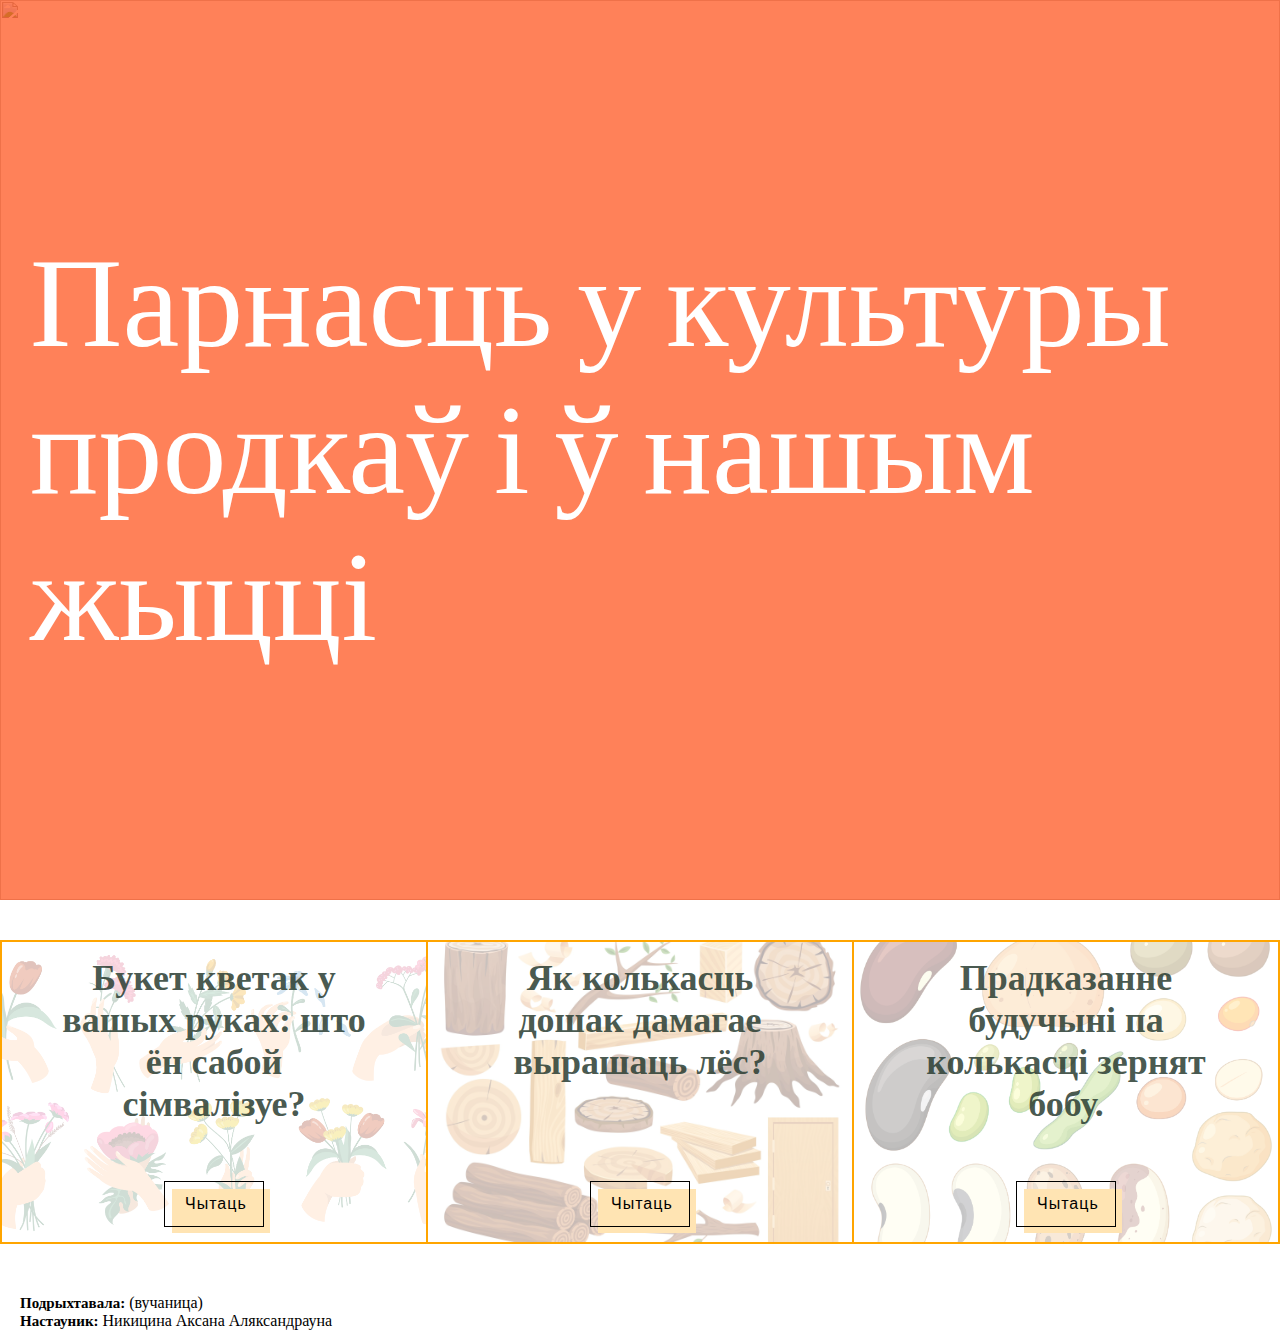
==== bel/index.html @ bb3844e9 "update modal logic" ====
<!DOCTYPE HTML>
<html>
<head>
    <meta name="viewport" content="width=device-width, initial-scale=1.0">
    <meta charset="utf-8">
    <title>Парнасць</title>
    <link rel="stylesheet" href="styles.css">
</head>
<body>
    <div class="head-wrapper">
        <div class="background">
            <img src="https://i.giphy.com/media/6Do13TV1OfOF2/giphy.webp" alt="" class="bg-img" />
            <div class="bg-filter"></div>
        </div>
        <div class="title-wrapper">
            <div class="title">
                Парнасць у культуры продкаў і ў нашым жыцці
            </div>
        </div>
    </div>
    <div class="wrapper">
        <div class="box">
            <img src="images/flowers.jpg" />
            <h2>Букет кветак у вашых руках: што ён сабой сімвалізуе?</h2>
            <button class ="myBtn">Чытаць</button>
            <div class="modal">
                <div class="modal-content">
                    <span class="close">&times;</span>
                    <p>Кветкі — неадʼемны атрыбут нашых шматлікіх сучасных святкаванняй. 
                        Як склалася так, што толькі усходнія славяне (беларусы, рускія і украінцы) вылучыліся 
                        з агульнаеўрапейскай традыцыі і пайшлі сваім шляхам у трактоўцы іх колькаснай сімволікі? 
                        Чаму на вяселле, дзень нараджэння, юбілейны фуршэт мы ідзём з няцотнай колькасцю кветак, 
                        а на памінкі, могілкі — з цотнай, гісторыя нашай старажытнай культуры і шматлікія рытуальныя 
                        сітуацыі сучаснасці сведчаць аб адваротным? Летам 1997 года ў пасла Францыі на Беларусі заканчваўся 
                        тэрмін дыпламатычнай службы і ён адбываў у Парыж. На развітанне пасол правёў прэсканферэнцыю. 
                        Адзін з карэспандэнтаў папрасіў яго ўзгадаць які-небудзь незвычайны выпадак, што здарыўся з ім за час 
                        пражывання на Беларусі. Пасол тут жа ўзгадаў, як у першыя дні яго ганаровай місіі ён трапіў на канцэрт 
                        нашай эстраднай зоркі. Выступленне спадабалася госцю, і ён вырашыў паднесці букет кветак. 
                        Калі ж пасол уручаў їх спявачцы, то заўважыў яе здзіўлены позірк, больш таго, глыбокае непаразуменне. 
                        Толькі значна пазней усё стала на сваё месца. У букеце замежнага госця было 4 кветкі 
                        (у Францыі на спатканне з дамай нясуць менавіта цотную колькасць кветак), а ў нас з такімі букетамі ходяць 
                        толькі на могілкі. Дзеля таго, каб глыбей разабрацца ў гатым, нам зноў-такі неабходна ўзгадаць, 
                        дзе і ў якіх рытуальных сітуацыях мы сутыкаемся з парнасцю або няпарнасцю.</p>
                </div>
            </div>
        </div>
        <div class="box">
            <img src="images/drova.jpg"/>
            <h2>Як колькасць дошак дамагае вырашаць лёс?</h2>
            <button class ="myBtn">Чытаць</button>
            <div class="modal">
                <div class="modal-content">
                    <span class="close">&times;</span>
                    <p>Яшчэ нашы бабулі, калі былі дзяўчатамі, варажылі аб сваім лёсе. Перш за ўсё аб тым, будуць ці не будуць замужам. У марозную калядную ноч выбягалі ў двор, хапалі аберуч дровы ці, шырока раскінуўшы рукі, абхоплівалі штыкетнік і лічылі колькасць дошак ці калоў. Парная колькасць паленцаў ці штыкецін прадказвала хуткі шлюб, замужняе жыццё – у пары; няпарная – была знакам таго, што яшчэ год давядзецца “хадзіць у дзеўках”, заставацца адной, без пары.</p>
                </div>
            </div>
        </div>
        <div class="box">
            <img src="images/bobs.jpg"/>
            <h2>Прадказанне будучыні па колькасці зернят бобу.</h2>
            <button class ="myBtn">Чытаць</button>
            <div class="modal">
                <div class="modal-content">
                    <span class="close">&times;</span>
                    <p>Беларускія дзяўчаты карысталіся і такім простым спосабам прадказвання будучыні. Яны бралі зерне бобу і раскладвалі на тры кучкі. Затым падлічвалі колькасць зярнят у кожнай кучцы. Цотная колькасць зярнят у першай з іх была знакам паляпшэння дабрабыту, няцотная – будзеш хварэць і цярпець непрыемнасці ад сваіх родных. Далей падлічвалі колькасць зярнят у другой горцы. Цотная колькасць бабін прадказвала, што на рабоце і ў вучобе вас чакае поспех, няцотная - сведчанне няўдачы. І, нарэшце, трэцяя кучка сімвалізавала гаспадаранне і сямейны стан. Цот – прадвесце спакою і добрага здароўя, няцот – знак магчымых сямейных спрэчак.</p>
                </div>
            </div>
        </div>
    </div>

    <div class="author">
        <strong>Подрыхтавала:</strong> (вучаница)<br>
    </div>
    <div class="teacher">
        <strong>Настауник:</strong> Никицина Аксана Аляксандрауна<br>
    </div>
    <script src="./script.js"></script>
</body>
</html>
---- bel/styles.css ----
@import url(https://fonts.googleapis.com/css?family=Bangers);
@import url(https://fonts.googleapis.com/css?family=Open+Sans+Condensed:300);

.head-wrapper {
    height: 100vh;
    position: relative;
}

.background {
    position: absolute;
    height: 100%;
    width: 100%;
}

.bg-img {
    position: absolute;
    height: 100%;
    width: 100%;
    object-fit: cover;
    z-index: 0;
}

.bg-filter {
    position: absolute;
    top: 0px;
    left: 0px;
    min-height: 1px;
    height: 100%;
    width: 100%;
    background-color: #FF5722;
    z-index: 1;
    opacity: 0.75;
}

.title-wrapper {
    position: absolute;
    top: 0px;
    left: 0px;
    z-index: 2;
    width: 100%;
    height: 100%;
}

.title {
    color: white;
    display: flex;
    justify-content: center;
    flex-direction: column;
    align-items: center;
    height: 100%;
    font-family: 'Bangers';
    font-size: 10vw;
    padding-left: 30px;
}

body {
    display: flex;
    flex-direction: column;
    margin: 0;
}

.wrapper { 
    display:flex; 
    flex-direction: column;
    justify-content:space-between;
    border: 1px solid orange;
    font-family: 'Bangers';
    font-size: 10px;
    margin-top: 40px;
}

@media all and (min-width: 600px) {
    .wrapper { 
        flex-direction: row;
    }
}


.box { 
    flex: 1;
    display: flex;
    flex-direction: column;
    align-items: center;
    justify-content: space-between;
    position: relative;
    height: 100%; 
    text-align:center; 
    border: 1px solid orange;
    height: 300px;
    font-family: 'Gill Sans';
    padding: 0 60px;
    font-size: 24px;
    color: rgba(41, 60, 49, 0.854);
    background: rgba(255, 255, 255, 0.7);
}

.box h2 {
    margin: 0;
    margin-top: 15px;
}

.box img {
    width: 100%;
    height: 100%;
    object-fit: cover;
    position: absolute;
    top: 0;
    left: 0;
    z-index: -1;
}

.box button {
    width: 100px;
    font-size: 16px;
    font-weight: 200;
    letter-spacing: 1px;
    padding: 13px 20px 13px;
    margin-bottom: 15px;
    outline: 0;
    border: 1px solid black;
    cursor: pointer;
    position: relative;
    background-color: rgba(0, 0, 0, 0);
    user-select: none;
    -webkit-user-select: none;
    touch-action: manipulation;
}

.box button:after {
    content: "";
    background-color: orange;
    width: 100%;
    z-index: -1;
    position: absolute;
    height: 100%;
    top: 7px;
    left: 7px;
    transition: 0.2s;
  }
  
  .box button:hover:after {
    top: 0px;
    left: 0px;
  }
  
@media (min-width: 768px) {
  .button-52 {
    padding: 13px 50px 13px;
  }
}

.modal {
    display: none; /* Hidden by default */
    position: fixed; /* Stay in place */
    z-index: 1; /* Sit on top */
    left: 0;
    top: 0;
    width: 100%; /* Full width */
    height: 100%; /* Full height */
    overflow: auto; /* Enable scroll if needed */
    background-color: rgb(0,0,0); /* Fallback color */
    background-color: rgba(0,0,0,0.4); /* Black w/ opacity */
  }
  
  /* Modal Content/Box */
  .modal-content {
    background-color: #fefefe;
    margin: 15% auto; /* 15% from the top and centered */
    padding: 20px;
    border: 1px solid #888;
    width: 80%; /* Could be more or less, depending on screen size */
  }
  
  /* The Close Button */
  .close {
    color: #aaa;
    float: right;
    font-size: 28px;
    font-weight: bold;
  }
  
  .close:hover,
  .close:focus {
    color: black;
    text-decoration: none;
    cursor: pointer;
  }
  
.author {
    margin-top: 50px;
    margin-left: 20px;
}


.teacher {
    margin-left: 20px;
}

strong {
    text-align: left;
    font-size: 15px;
}
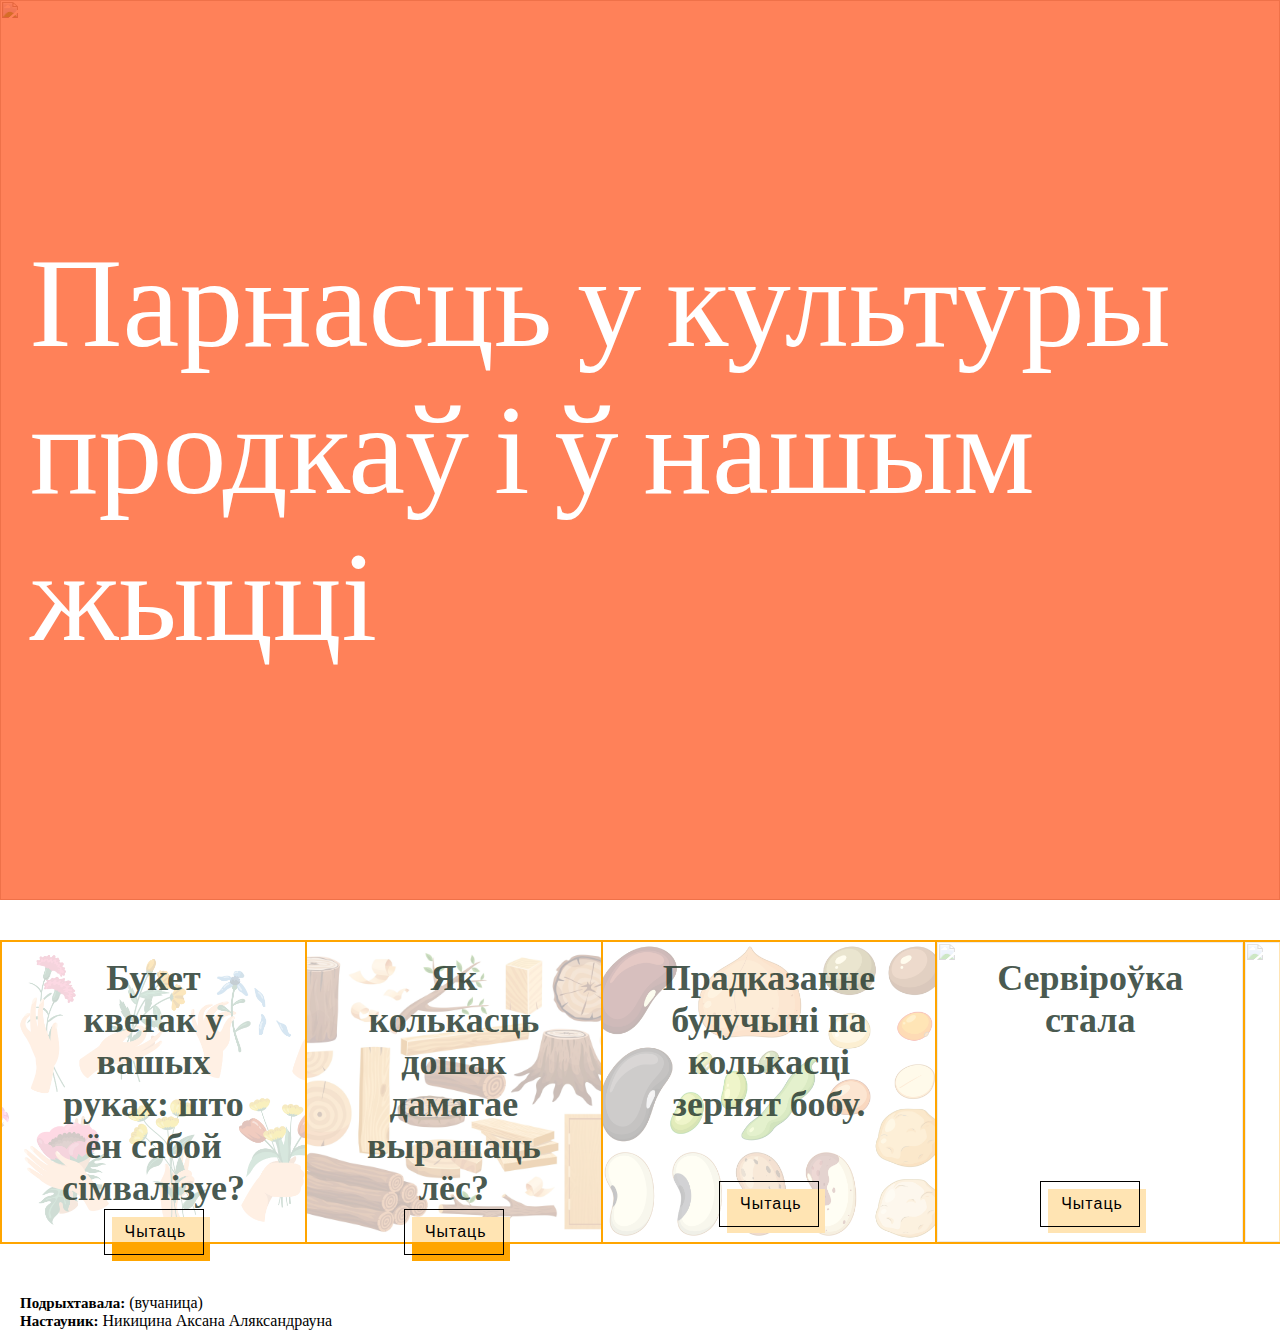
==== commit bedd5886: "add blocks" ====
--- a/bel/index.html
+++ b/bel/index.html
@@ -51,7 +51,14 @@
             <div class="modal">
                 <div class="modal-content">
                     <span class="close">&times;</span>
-                    <p>Яшчэ нашы бабулі, калі былі дзяўчатамі, варажылі аб сваім лёсе. Перш за ўсё аб тым, будуць ці не будуць замужам. У марозную калядную ноч выбягалі ў двор, хапалі аберуч дровы ці, шырока раскінуўшы рукі, абхоплівалі штыкетнік і лічылі колькасць дошак ці калоў. Парная колькасць паленцаў ці штыкецін прадказвала хуткі шлюб, замужняе жыццё – у пары; няпарная – была знакам таго, што яшчэ год давядзецца “хадзіць у дзеўках”, заставацца адной, без пары.</p>
+                    <p>Яшчэ нашы бабулі і матулі, калі былі дзяўчатамі, варажылі аб сваім лёсе,
+                        перш за ўсё аб тым, будуць ці не будуць замужам. У марозную калядную ноч
+                        (гэта магло быць познім вечарам 24 снежня, 6, 13 або 19 студзеня) выбягалі яны
+                        ў двор, хапалі аберуч дровы ці, шырока раскінуўшы рукі, абхоплівалі
+                        штыкетнік і лічылі колькасць дошак ці калоў. Парная колькасць паленцаў ці
+                        штыкецін прадказвала хуткія шлюбавіны, замужняе жыццё – у пары; няпарная
+                        – была знакам таго, што яшчэ год давядзецца “хадзіць у дзеўках”, заставацца
+                        адной, без пары.</p>
                 </div>
             </div>
         </div>
@@ -62,7 +69,105 @@
             <div class="modal">
                 <div class="modal-content">
                     <span class="close">&times;</span>
-                    <p>Беларускія дзяўчаты карысталіся і такім простым спосабам прадказвання будучыні. Яны бралі зерне бобу і раскладвалі на тры кучкі. Затым падлічвалі колькасць зярнят у кожнай кучцы. Цотная колькасць зярнят у першай з іх была знакам паляпшэння дабрабыту, няцотная – будзеш хварэць і цярпець непрыемнасці ад сваіх родных. Далей падлічвалі колькасць зярнят у другой горцы. Цотная колькасць бабін прадказвала, што на рабоце і ў вучобе вас чакае поспех, няцотная - сведчанне няўдачы. І, нарэшце, трэцяя кучка сімвалізавала гаспадаранне і сямейны стан. Цот – прадвесце спакою і добрага здароўя, няцот – знак магчымых сямейных спрэчак.</p>
+                    <p>Беларускія дзяўчаты карысталіся і такім простым, але вельмі
+                        інфарматыўным спосабам прадказвання будучыні. Яны бралі 41 зерне бобу і
+                        адвольна раскладвалі на тры кучкі. Затым дакладна падлічвалі колькасць зярнят
+                        у кожнай кучцы паасобку. Цотная колькасць зярнят у першай з іх была знакам
+                        паляпшэння дабрабыту, няцотная – няўсцешна наракала: будзеш хварэць і
+                        цярпець шматлікія непрыемнасці ад сваіх родных. Далей падлічвалі колькасць
+                        зярнят у другой горцы. Цотная колькасць бабін усцешвала душу прадказаннем,
+                        што на рабоце і ў вучобе вас чакае поспех, няцотная была сведчаннем няўдачы,
+                        магчымай змены месца працы. І, нарэшце, трэцяя кучка сімвалізавала
+                        гаспадаранне і сямейны стан. Цот – прадвесце спакою і добрага здароўя, няцот
+                        – знак магчымых сямейных спрэчак, лаянак і скасавання шлюбу.</p>
+                </div>
+            </div>
+        </div>
+        <div class="box">
+            <img src="images/stol.jpg"/>
+            <h2>Сервіроўка стала</h2>
+            <button class ="myBtn">Чытаць</button>
+            <div class="modal">
+                <div class="modal-content">
+                    <span class="close">&times;</span>
+                    <p>У старой традыцыі беларусаў дзеля таго, каб у сям’і заўсёды былі згода,
+                        пашана, лад, каб у вашай хаце заўсёды радаваліся гасцям і вы маглі спадзявацца
+                        на дапамогу суседзяў, каб сумеснае застолле ніколі не закончылася сваркай або
+                        бойкай, першым на сярэдзіну стала клалі духмяны бохан хлеба. А вось нож (які
+                        здольны быў толькі раздзяліць цэлае на асобныя кавалкі) на стале ніколі не
+                        трымалі, гэтаксама як ніколі не клалі шапку, грэбень, ключы і сумку. А цяпер
+                        уважліва прасачыце за сваімі паводзінамі, калі вы пачынаеце сервіраваць
+                        святочны стол. На ўзроўні падсвядомасці, не задумваючыся, мы адразу ж
+                        разразаем бохан хлеба напапалам (што можа сімвалізаваць два бакі ўдзельнікаў
+                        застолля: гаспадароў і гасцей); на кожны сподачак кладзем толькі па два
+                        кавалачкі хлеба (што, у сваю чаргу, з’яўляецца сімвалам сямейных пар, якія
+                        сабраліся за сталом). Калі прасачыць, як наразаюць хлеб, калі сямʼя садзіцца
+                        вячэраць. Аказваецца, спачатку адразаюць цэлую лусту хлеба, а затым дзеляць
+                        яе напапалам: табе і мне.
+                        Напрыканцы святочнай дзеі гаспадыня парадуе гасцей салодкімі
+                        прысмакамі і абавязкова падкрэсліць: “Цукеркі бярыце ў пару”. Дарэчы, ці заўважалі вы, што сталовыя наборы і чайныя сервізы звычайна
+                        прадаюцца толькі на шэсць або дванаццаць чалавек, г.зн. іх колькасць заўсёды
+                        цотная.</p>
+                </div>
+            </div>
+        </div>
+        <div class="box">
+            <img src="images/para.jpg"/>
+            <h2>Павер’і пра спарыш</h2>
+            <button class ="myBtn">Чытаць</button>
+            <div class="modal">
+                <div class="modal-content">
+                    <span class="close">&times;</span>
+                    <p>Адна з жыхарак в. Вялікі Рожан Салігорскага раёна ўспамінала: “Калі я
+                        была яшчэ ў дзеўках, то бабуля давала мне ў суботу тры цукеркі і
+                        прыгаворвала: “Бяжы, на танцах пару шукай”.
+                        Як адзначае даследчык беларускай народнай паэзіі Арсень Ліс,
+                        спарышовыя (ад “спорны”, “спараны”, які знаходзіцца ў пары; спарыш – гэта
+                        здвоеныя слівы, бульбіны, арэхі або жытнёвыя каласы) песні ўтваралі ў
+                        жніўным цыкле абрадавых песень асобны падраздзел са сваёй тэматыкай,
+                        скіраванай на павелічэнне ўрадлівасці нівы, дабрабыту сям’і, спору ў вядзенні
+                        гаспадаркі. “Спарыш уяўляўся чалавеку міфічнай істотай, якая ўвасабляла сілу
+                        ўрадлівасці”, - падкрэсліваў навуковец. У народзе існавала вера ў тое, што дзяўчына, якая з’есць спарыша,
+                        народзіць двайнят. Бывала, жанчыны выкідвалі слівы-спарышы нават тады, калі
+                        збіралі іх для варэння. І наадварот, верылі, што калі насіць пры сабе арэхавы
+                        спарыш, то ўвесь час будзеш пры грашах.</p>
+                </div>
+            </div>
+        </div>
+        <div class="box">
+            <img src="images/selo.jpg"/>
+            <h2>Парныя структуры ў сельскагаспадарчай дзейнасці</h2>
+            <button class ="myBtn">Чытаць</button>
+            <div class="modal">
+                <div class="modal-content">
+                    <span class="close">&times;</span>
+                    <p>Парныя структуры былі найбольш характэрны для сельскагаспадарчай
+                        дзейнасці: вясной сеялі, восенню збіралі ўраджай, бульбу баранавалі спачатку
+                        ўпоперак, потым уздоўж, «паганяць» яе таксама трэба было двойчы на сезон.
+                         У народным календары даволі шмат здвоеных свят, адно з якіх
+                        адзначалася вясной і было ўключана ў структуру падзей, звязаных з
+                        «разгортваннем» пасяўных работ і адпаведна каляндарных свят, другое прыпадала на перыяд «згортвання» цыкла земляробчых работ і закальцоўвання
+                        каляндарна-абрадавых адпаведнікаў. Ключавымі ў гэтых адносінах былі
+                        Радаўніца (якая дазваляла распачынаць земляробчыя справы) і Восеньскія
+                        Дзяды (яны замыкалі цыкл сельскагаспадарчых работ), вясновы і зімовы Юр&#39;і,
+                        Міколы і г.д. У час жніва асаблівай павагай карысталіся першы (калі пачыналі
+                        зажынкі) і апошні (калі дажыналі) снапы.
+                        Знаёмства з вялікай колькасцю прыкмет і павер’яў, рэгламентацый і
+                        забарон, абрадавай і гаспадарчай практыкі пераканаўча сведчыць, што
+                        шчаслівымі, спрыяльнымі для распачынання важных спраў з’яўляюцца цотныя
+                        дні: аўторак і чацвер (другі і чацвёрты). І наадварот, нешчаслівымі лічацца
+                        няцотныя дні: панядзелак (першы), серада (трэці) і пятніца (пяты). Менавіта з
+                        імі звязана найбольшая колькасць усялякіх абмежаванняў як у працы, так і ў
+                        харчаванні (серада і пятніца – посныя дні).
+                        Дзіўная рэч, на якую чамусьці не звяртаюць увагі этнографы. У нашы
+                        сучасныя песні і святкаванні (Каляды, Масленіца) прыйшло запазычанне з
+                        рускай культуры і побыту – асноўным вобразам зімовых святаў становіцца
+                        шпаркая тройка коней. Але ж на самай справе на Беларусі памочнікам чалавека
+                        ў гаспадарцы была не “тройка”, а параконка (“Запрагай сваю парку”, - казалі ў
+                        народзе; поле аралі парай валоў).
+                        Калі гаспадар выбіраў на базары ў бондара дзяжу, то абавязкова лічыў
+                        клёпкі. Існавала перакананасць: там, дзе іх цотная колькасць – рошчына будзе
+                        добрая, а дзе няцотная – цеста будзе няўдалым, а хлеб ацеслівым.</p>
                 </div>
             </div>
         </div>
--- a/bel/styles.css
+++ b/bel/styles.css
@@ -152,7 +152,7 @@
 .modal {
     display: none; /* Hidden by default */
     position: fixed; /* Stay in place */
-    z-index: 1; /* Sit on top */
+    z-index: 2; /* Sit on top */
     left: 0;
     top: 0;
     width: 100%; /* Full width */
@@ -185,7 +185,7 @@
     text-decoration: none;
     cursor: pointer;
   }
-  
+
 .author {
     margin-top: 50px;
     margin-left: 20px;
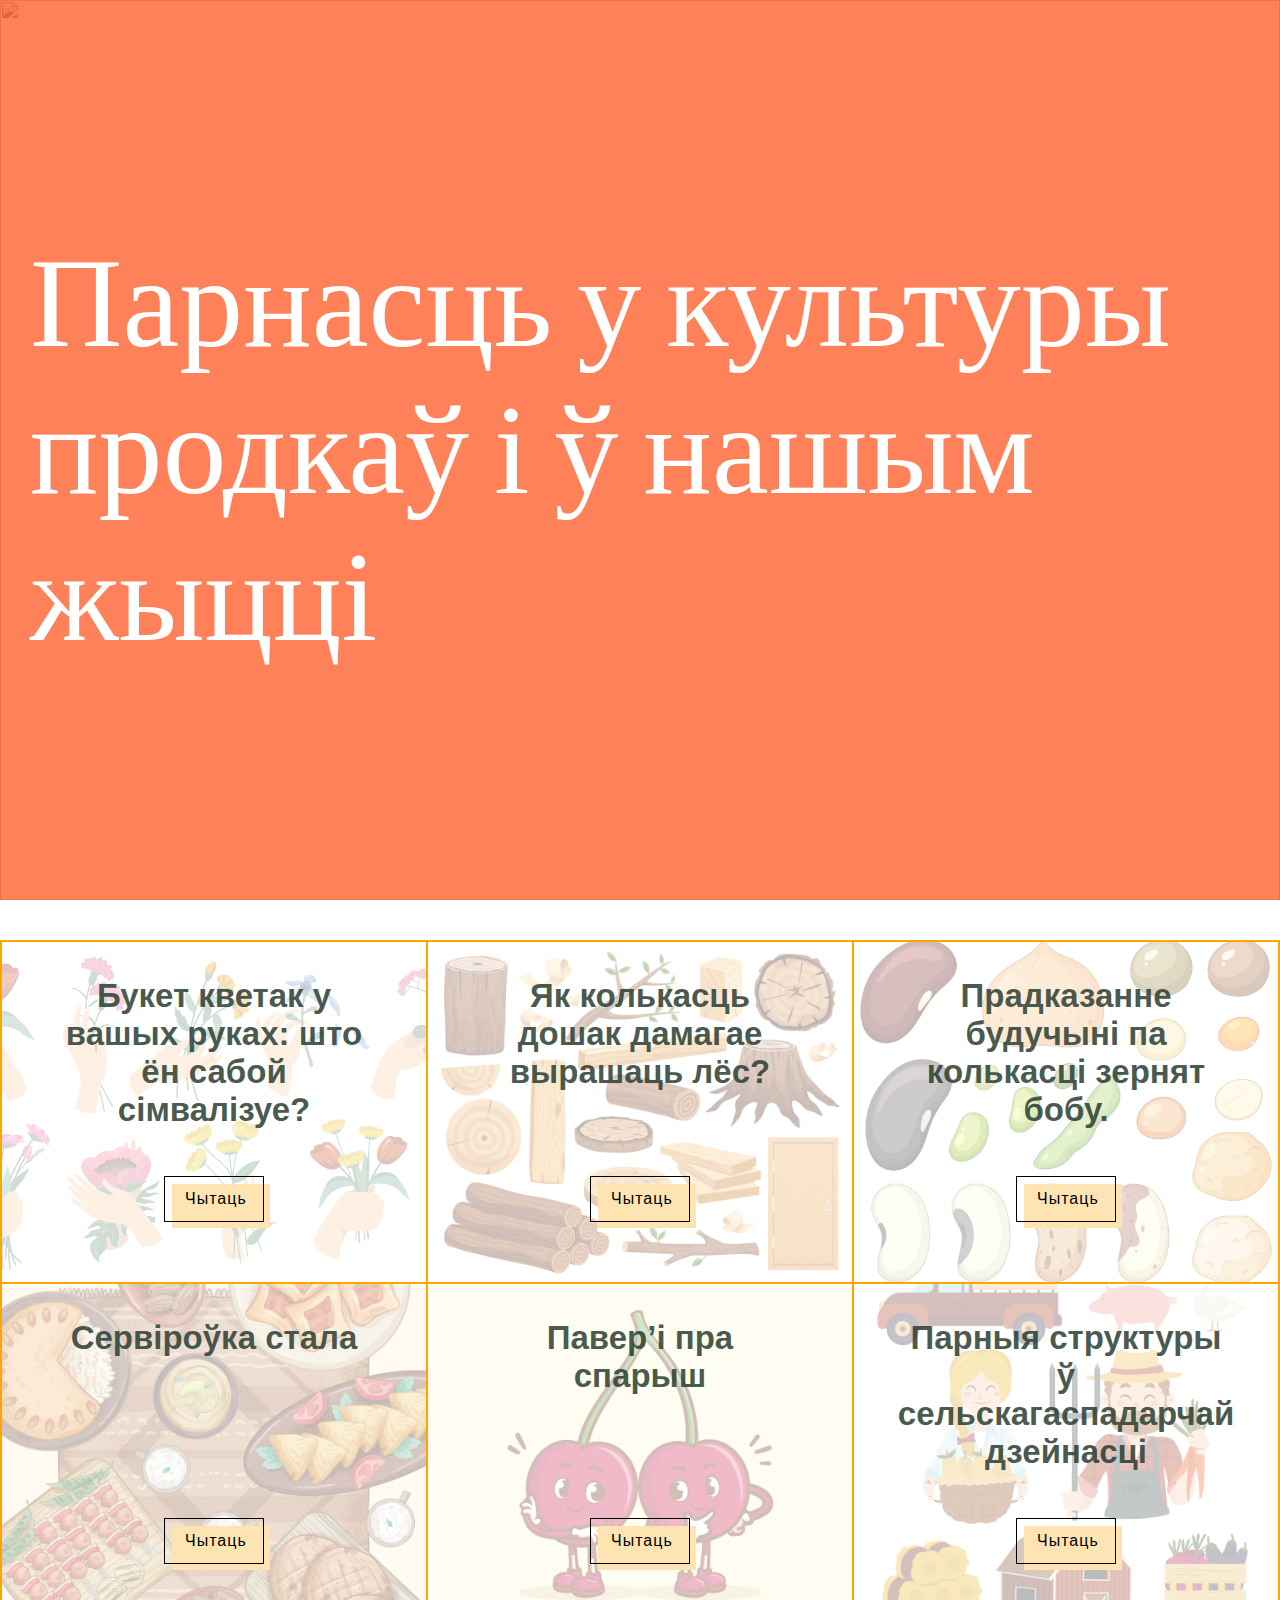
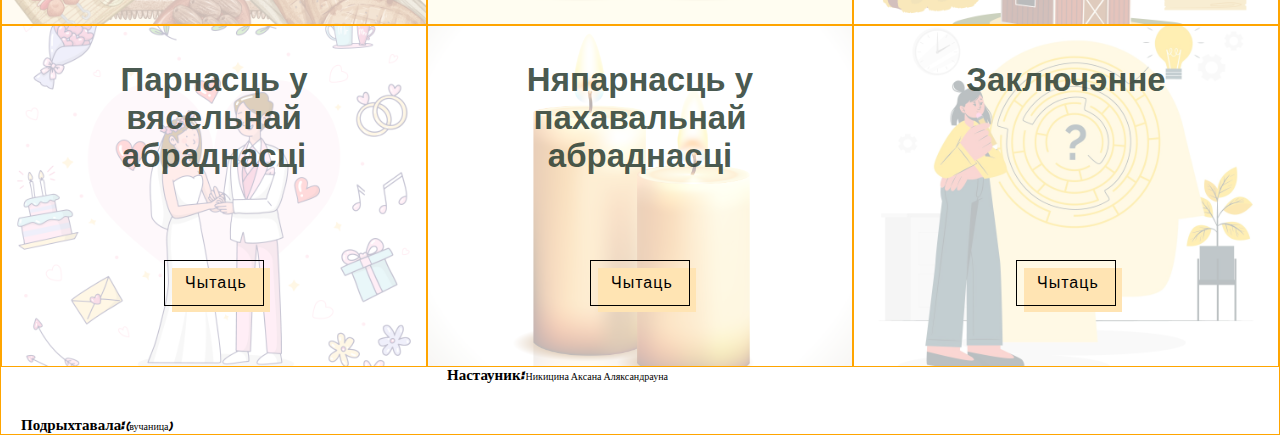
==== commit ab986a99: "add content" ====
--- a/bel/index.html
+++ b/bel/index.html
@@ -171,6 +171,134 @@
                 </div>
             </div>
         </div>
+        <div class="box">
+            <img src="images/svad.jpg"/>
+            <h2>Парнасць у вясельнай абраднасці</h2>
+            <button class ="myBtn">Чытаць</button>
+            <div class="modal">
+                <div class="modal-content">
+                    <span class="close">&times;</span>
+                    <p>Сямейна-родавыя абрады таксама базіруюцца на парнасці атрыбутаў,
+                        дзеянняў, персанажаў. Сімволіка парнасці вызначала характар і асаблівасці
+                        выканання найбольш значных рытуальных дзеянняў разгорнутага вясельнага
+                        абраду. Верх вясельнага “хлеба-солі” (каравая, з якім маладых сустракалі перад
+                        парогам хаты) быў упрыгожаны двума кавалачкамі цукру, што павінна было
+                        сімвалізаваць “салодкі” лёс сямейнай пары. Вяршыню святочнага каравая
+                        ўпрыгожвалі дзвюма птушачкамі, выпечанымі з таго ж цеста, што і сам
+                        каравай. 
+                        Побач з маладымі хросныя бацькі павінны сядзець толькі парай. Калі ж у
+                        жаніха або нявесты засталіся толькі маці або бацька, то яны не мелі права
+                        сустракаць маладых па аднаму. Прынцып падабенства лёсу тых, хто сустракаў,
+                        і тых, каго сустракалі, прадказваў маладым жыццё ў адзіноце. Каб пазбегнуць
+                        гэтага, трэба было браць да пары каго-небудзь са сваякоў. Калі засталася толькі
+                        матуля, то яна брала сабе ў пару хроснага бацьку (дачкі або сына) або свайго
+                        брата. Бацька браў “у пару” хросную маці ці сваю родную сястру. У некаторых выпадках маладых сустракалі хросныя бацькі. Калі ж ім трэба было быць у
+                        храме на вянчанні, то дома перад парогам маладых магла сустрэць поўная сям’я
+                        старэйшага брата. 
+                        Да замужжа нашы бабулі часцей за ўсё прыбіралі валасы ў адну касу, але ў
+                        зборную суботу, перад самым вяселлем, сяброўкі распляталі дзявочую касу і
+                        перапляталі валасы нявесты ў дзве касы, што сімвалізавала прынцыповыя
+                        змены ў яе сацыяльным статусе: яна выходзіла замуж, пачынала жыць у пары.
+                        Затое нашы маленькія дзяўчынкі прыходзяць на святочныя ранішнікі ў
+                        дзіцячыя садкі з шыкоўнымі бантамі, уплеценымі ў дзве касы. Куды ляцім,
+                        куды спяшаемся? 
+                        Нагадаем яшчэ адну важную акалічнасць: сімвалам дзяўчыны (акрамя
+                        адной касы) у вясельным абрадзе, а таксама ў абрадах гадавога колазвароту
+                        (напрыклад, на Тройцу, Купалле) быў вянок. Напрыканцы вяселля вянок
+                        нявесты свякроў перадавала першай дружцы або роднай сястры маладой. Аб
+                        тым, што яна стала замужняй жанчынай, будуць сведчыць ужо два вонкавыя
+                        атрыбуты: хусціна і фартушок.</p>
+                </div>
+            </div>
+        </div>
+        <div class="box">
+            <img src="images/svecha.jpg"/>
+            <h2>Няпарнасць у пахавальнай абраднасці</h2>
+            <button class ="myBtn">Чытаць</button>
+            <div class="modal">
+                <div class="modal-content">
+                    <span class="close">&times;</span>
+                    <p>Чаму ў звычайнай сялянскай хаце толькі 13 "вянкоў"? Усё правільна і тут
+                        не парушана сімволіка парнасці і няпарнасці. Сама жыллёвая прастора хаты
+                        ахоплівае 12 вянкоў, затым уразаюцца бэлькі, кладзецца столь, а апошні 13-ы
+                        вянок замкне зруб і адначасова будзе служыць асновай гарышча, якое, па
+                        народных уяўленнях, было сферай існавання праціўнікаў чалавека.
+                        У старажытныя часы пад парогам хавалі (закопвалі) розныя ахвяраванні
+                        дамавіку. Узгадаем, што мы робім, каб патрапіць у чужую хату або ў хату
+                        нашых знаёмых: абавязкова "запытаем дазволу" ў гаспадароў хаты (дамавіка,
+                        продкаў, жывых) - тройчы пастукаем у дзверы.
+                        Звернемся да вертыкальнай структуры сялянскага жытла: ніжэй узройню
+                        прасторы пражывання чалавека знаходзіўся пограб (рус, погребение, пограб,
+                        склеп), у якім сёння хаваюць бульбу, буракі, квашаніну, а раней на Беларусі
+                        хавалі нябожчыка. Хутчэй за ўсё ў дахрысціянскія часы, калі існавала традыцыя
+                        трупаспальвання, урну з прахам хавалі пад парогам хаты. Атрымліваецца, што
+                        парог не толькі мяжа паміж хатай (зонай жанчыны) і дваром, полем (зонай
+                        мужчыны), асвоенай і неасвоенай прасторай, гармоніяй і хаосам, але яшче паміж жывымі і мёртвымі. Пасля гэтага становіцца зразумелым, чаму мужчыны
+                        не падаюць адзін аднаму руку праз парог ( праз зону продкаў, смерці), таксама
+                        як і праз труну або магілу.
+                        Менавіта таму ў Капыльскім, Уздзенскім, Старадарожскім, Баранавіцкім,
+                        Столінскім, Мазырскім, Верхнядзвінскім раёнах Беларусі захаваўся звычай:
+                        калі труну з нябожчыкам выносяць з хаты, то яе тройчы апускаюць на парог, на
+                        колішнюю зону пахавання. Гэтым рытуальным дзеяннем як бы папярэджваюць
+                        продкаў: сустракайце наступнага сваяка.
+                        А якой гадзіне трэба выносіць нябожчыка з хаты? На Беларусі да нашых
+                        дзён прытрымліваюцца звычаю выносіць нябожчыка ў 12 або ў 14 гадзін. Гэта
+                        яшчэ адно пераканаўчае пацвярджэнне размежавання свету жывых (сімволіка
+                        цотнасці) і "свету" мёртвых (сімволіка няцотнасці).Дарэчы, сімволіка цотнасці — няцотнасці захоўваецца і на пераходзе з
+                        "таго" свету ў гэты: рытуальнае развітанне з нябожчыкам заканчваецца тым,
+                        што кожны з прысутных кідае ў магілу тры жменькі зямлі. А як толькі тыя, хто
+                        прымаў удзел у пахаванні, вяртаюцца дадому, то перад парогам хаты іх
+                        сустракаюць з чатырма (парнасць) атрыбутамі — з іх дапамогай трэба будзе
+                        памыць рукі (асноўны канал сувязі з "тым" светам) і ачысціць сябе ад
+                        напластавання іншага свету: вядро з вадой, конаўка, ручнік і мыла.
+                        Каго і ў якой колькасці неабходна запрасіць на памінальную вячару на
+                        дзявяты дзень пасля смерці чалавека?
+                        Гэта спецыяльны стол падзякі ўсім тым, хто дапамагаў выканаць асноўныя
+                        абрадавыя дзеянні. Таму на яго запрашаюць толькі 9 чалавек: тых, хто мыў
+                        нябожчыка (3); тых, хто рабіў труну (3); тых, хто капаў магілу (3).
+                        “Ніколі не забудуся, як на жалобны стол з нагоды смерці маёй маці падавала
+                        стравы мая хросная. Бульбу, каплеты, галубцы яна брала з каструлі вялікай
+                        лыжкай так, каб у іх кожны раз усяго было па пары! Гэта значыць, што на
+                        кожнай талерцы абавязкова была толькі цотная колькасць бульбін або
+                        катлет”,- успамінае Янка Крук.
+                        У святочны або будні дзень вы наведалі храм і захацелі паставіць
+                        рытуальны знак пашаны і памяці - свечкі. Але ж колькі іх павінна быць?
+                        Зноў-такі звяртаемся да добра знаёмага рытуальнага прадпісання: кожны
+                        павінен ушаноўваць свой род аж да сёмага калена (тры пакаленні, якія жылі
+                        перад намі: бацькі, дзяды, прадзеды, і тры наступныя пакаленні: дзеці, унукі,
+                        праўнукі); гэта патрабаванне зафіксавана ў добра вядомай хрысціянска-
+                        царкойнай формуле: "За здравие и за ўпокой". Гэта значыць, за здароўе жывых і
+                        за спачын памерлых. Такім чынам, для таго, каб ушанаваць свой род аж да
+                        сёмага калена, трэба паставіць дзве свечкі.
+                        Такім чынам, усе згаданыя вышэй рытуальна-абрадавыя сітуацыі міжволі
+                        прыводзяць нас да адназначнай высновы: калі гаворка ідзе пра жывых —
+                        пераважае сімволіка парнасці, калі ж ушаноўваюцца памерлыя - мы пастаянна
+                        сутыкаемся з няпарнасцю.</p>
+                </div>
+            </div>
+        </div>
+        <div class="box">
+            <img src="images/vyvod.jpg"/>
+            <h2>Заключэнне</h2>
+            <button class ="myBtn">Чытаць</button>
+            <div class="modal">
+                <div class="modal-content">
+                    <span class="close">&times;</span>
+                    <p>Завяршаючы дадзеную працу, можна адзначыць, што культурная
+                        спадчына – гэта цікавая і вялікая вобласць для даследаванняў. Сваёй працай
+                        мы хацелі б дапамагчы нашым сучаснікам зразумець, пра што сведчаць абрады
+                        нашых продкаў і чым трэба кіравацца, трапляючы ў абрадавую сітуацыю. Мы
+                        спадзяёмся, што наша даследаванне выклікае цікавасць у навучэнцаў і
+                        настаўнікаў, будзе карысным на ўроках пры вывучэнні беларускага фальклору і
+                        ў паўсядзённым жыцці.
+                        Усе прыведзеныя вышэй прыклады пераканаўча сведчаць: сімвал жывых -
+                        цотнасць, сімвал мёртвых - няцотнасць. Таму хочацца звярнуцца да жыхароў
+                        Беларусі з просьбай перагледзець свае адносіны да сімволікі наогул і да
+                        сімволікі кветак у прыватнасці, перш за ўсё да іх колькасці падчас
+                        выкарыстання ў святочнай або жалобнай сітуацыі наогул і да сімволікі кветак у
+                        прыватнасці.</p>
+                </div>
+            </div>
     </div>
 
     <div class="author">
--- a/bel/styles.css
+++ b/bel/styles.css
@@ -59,10 +59,9 @@
     margin: 0;
 }
 
-.wrapper { 
-    display:flex; 
-    flex-direction: column;
-    justify-content:space-between;
+.wrapper {
+    display: grid;
+    grid-template-columns: minmax(0, 1fr);
     border: 1px solid orange;
     font-family: 'Bangers';
     font-size: 10px;
@@ -70,8 +69,8 @@
 }
 
 @media all and (min-width: 600px) {
-    .wrapper { 
-        flex-direction: row;
+    .wrapper {
+        grid-template-columns: repeat(3, minmax(0, 1fr));
     }
 }
 
@@ -87,9 +86,9 @@
     text-align:center; 
     border: 1px solid orange;
     height: 300px;
-    font-family: 'Gill Sans';
-    padding: 0 60px;
-    font-size: 24px;
+    font-family: Verdana, sans-serif;
+    padding: 20px 60px;
+    font-size: 22px;
     color: rgba(41, 60, 49, 0.854);
     background: rgba(255, 255, 255, 0.7);
 }
@@ -115,7 +114,7 @@
     font-weight: 200;
     letter-spacing: 1px;
     padding: 13px 20px 13px;
-    margin-bottom: 15px;
+    margin-bottom: 40px;
     outline: 0;
     border: 1px solid black;
     cursor: pointer;
@@ -169,6 +168,8 @@
     padding: 20px;
     border: 1px solid #888;
     width: 80%; /* Could be more or less, depending on screen size */
+    text-align: center; 
+    font-family: Georgia, serif;
   }
   
   /* The Close Button */
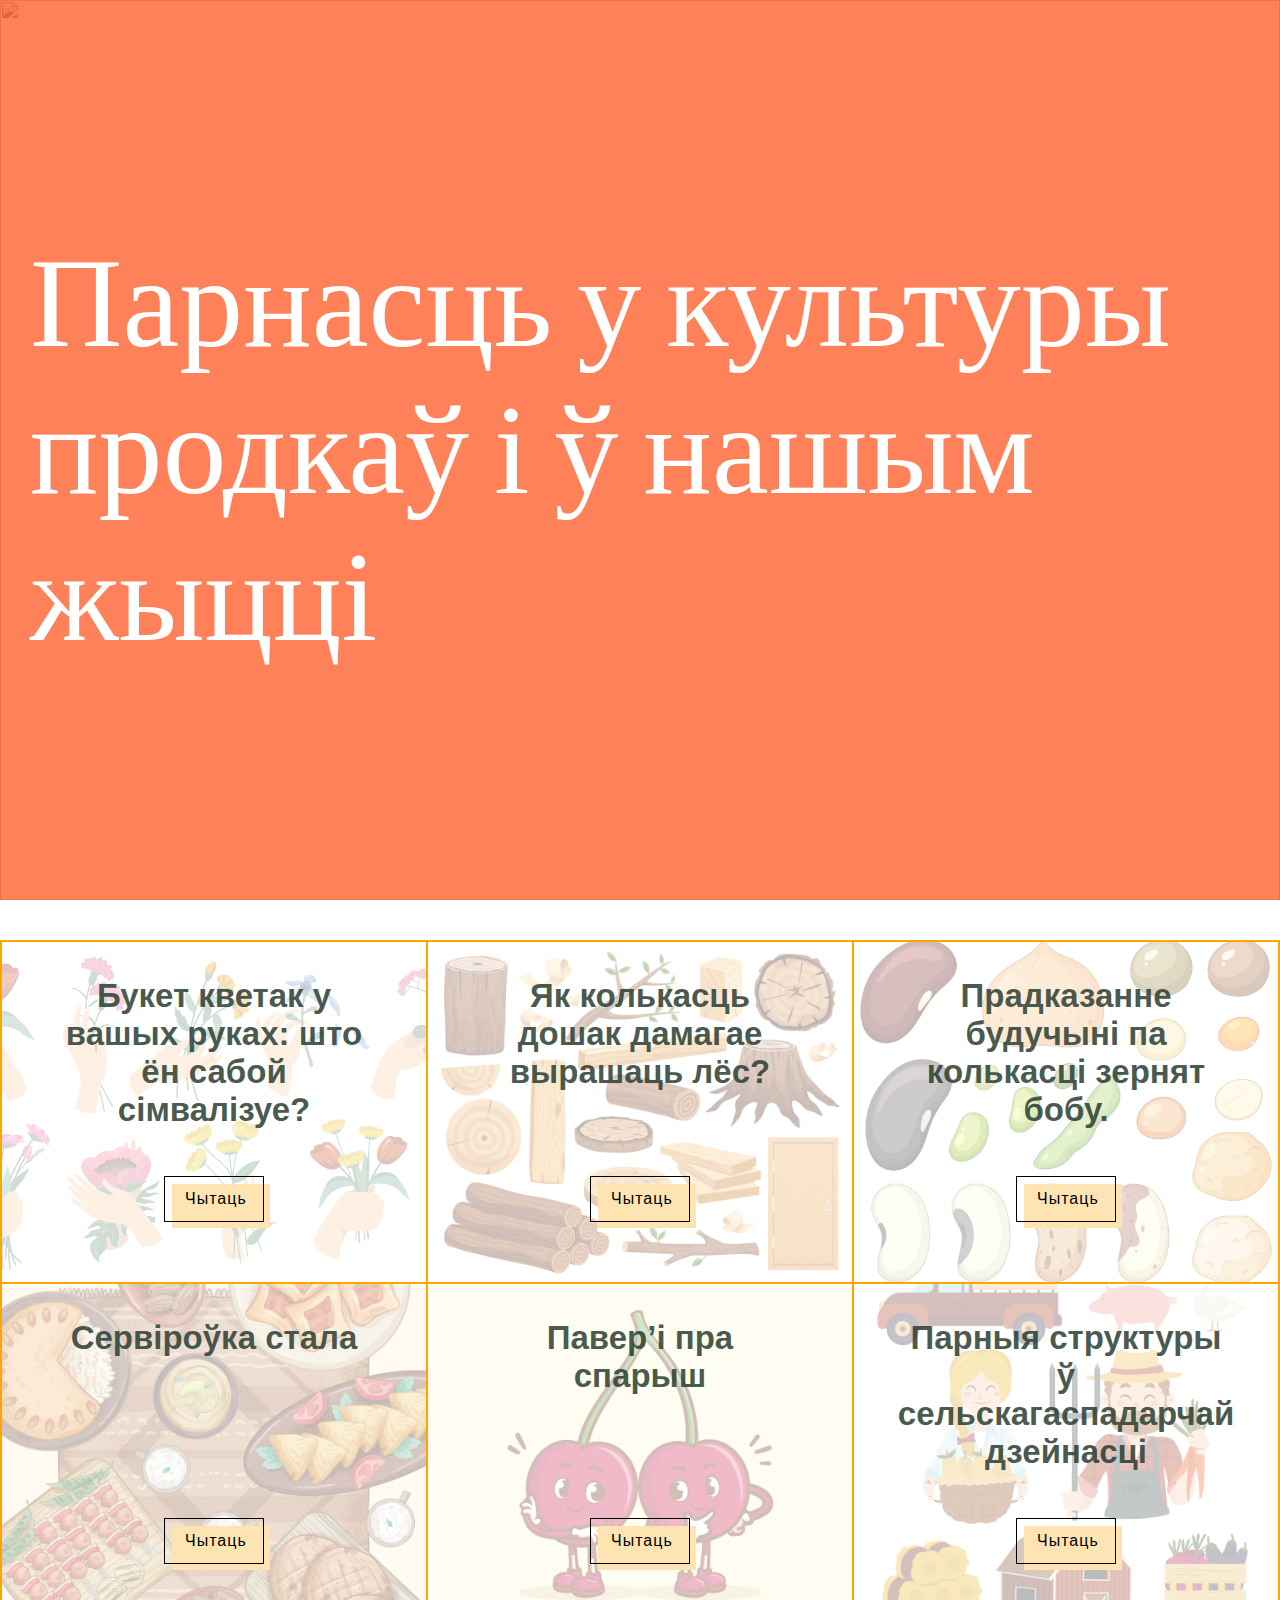
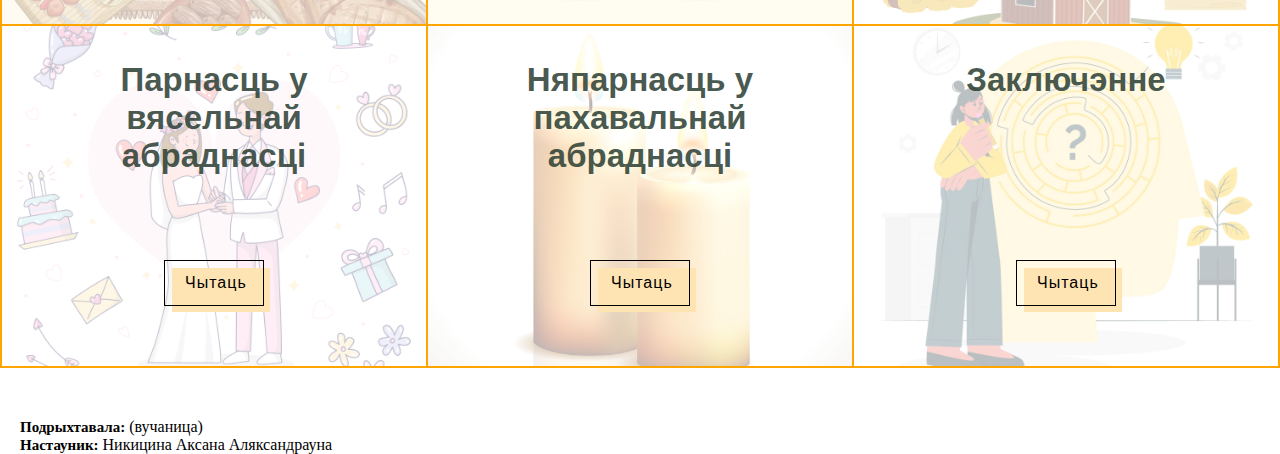
==== commit 1b0f65a7: "fix html" ====
--- a/bel/index.html
+++ b/bel/index.html
@@ -299,6 +299,7 @@
                         прыватнасці.</p>
                 </div>
             </div>
+        </div>
     </div>
 
     <div class="author">
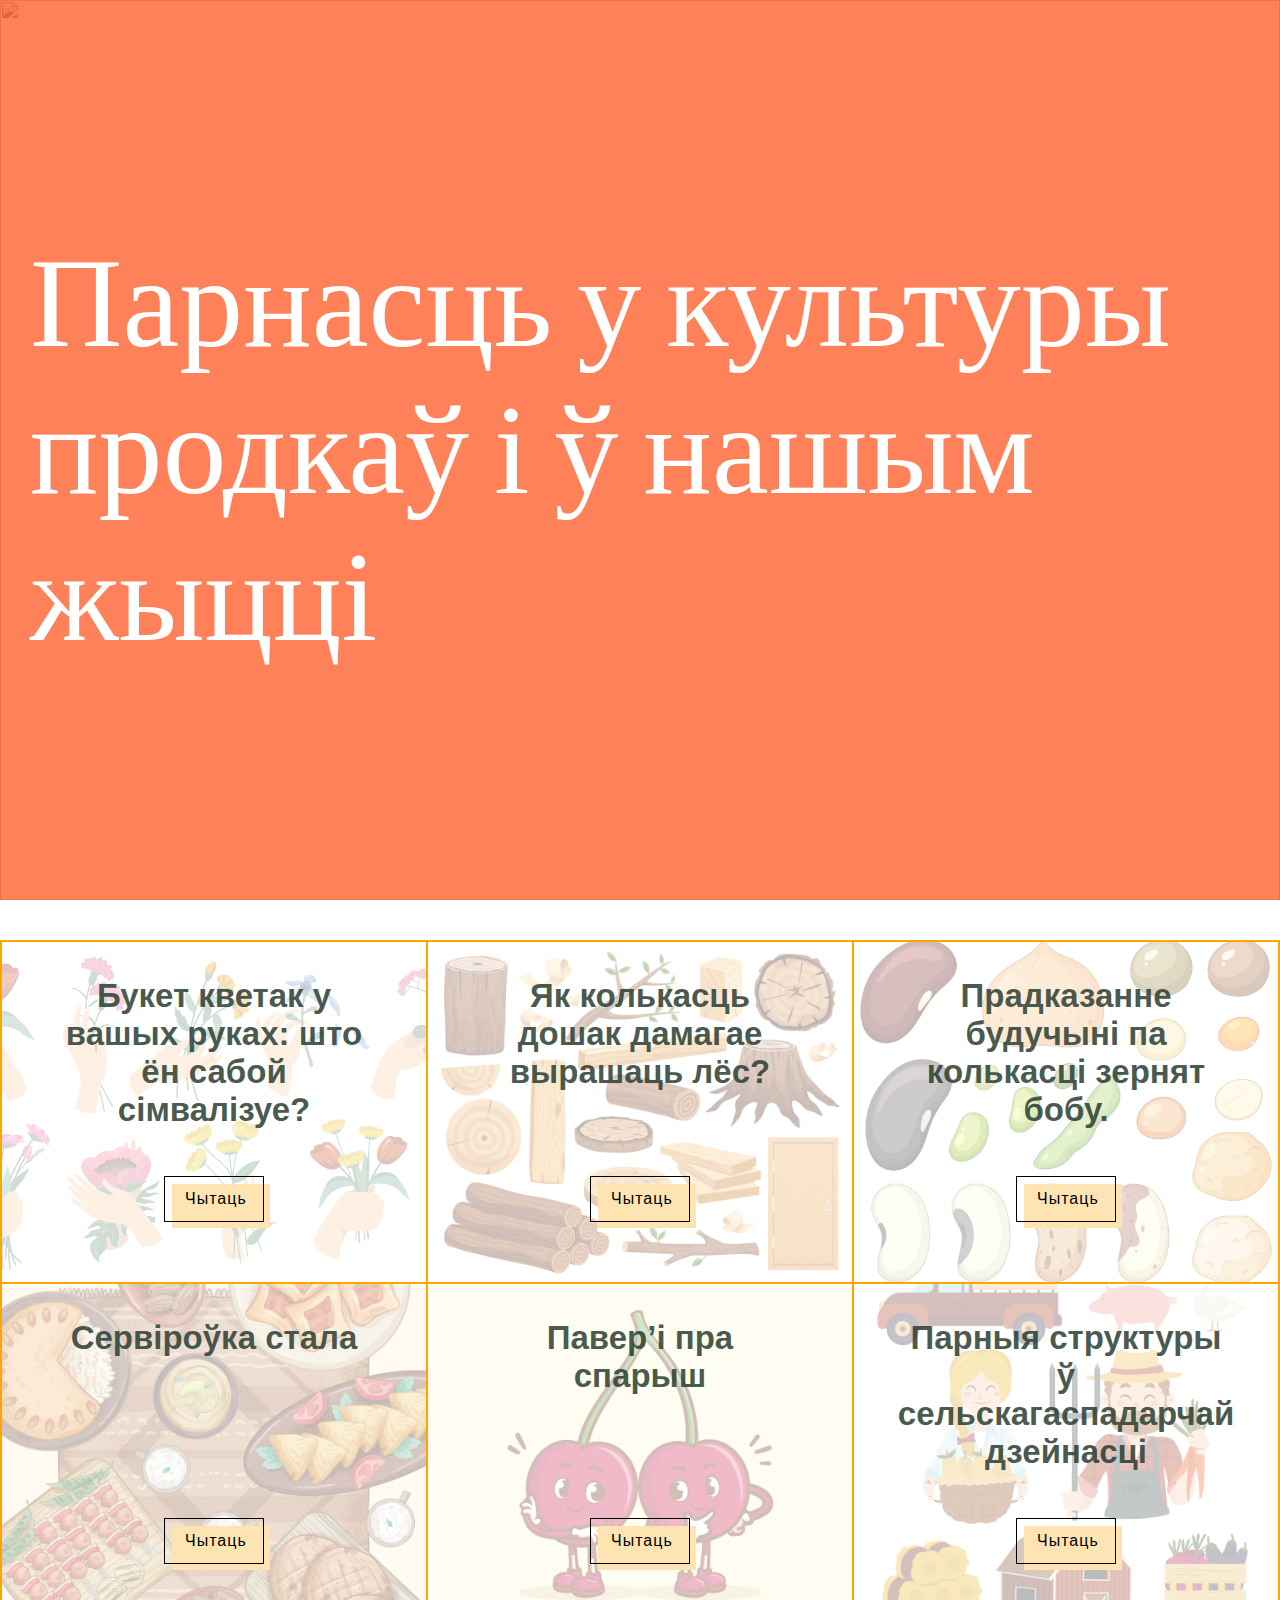
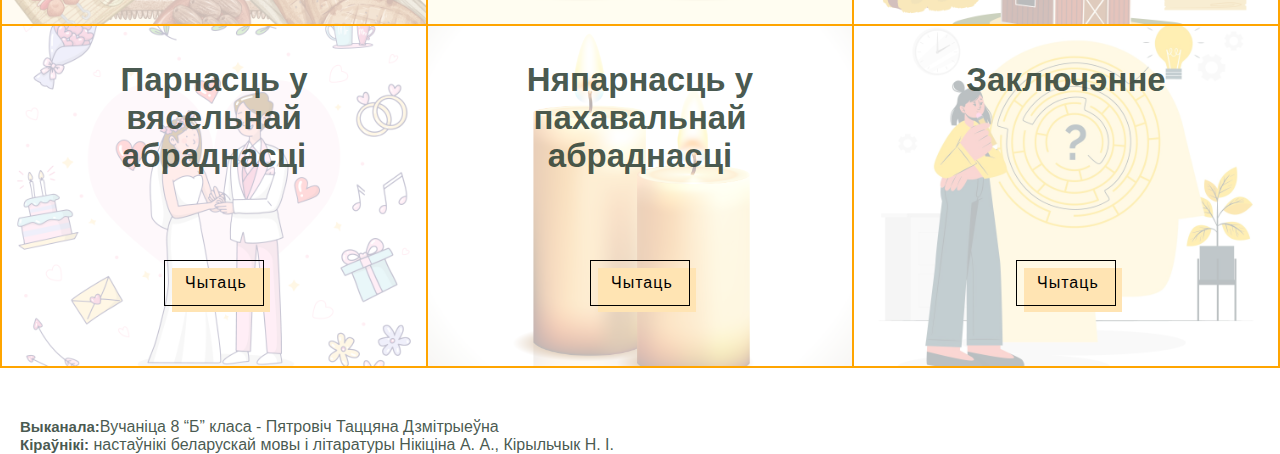
==== commit f8aa4f06: "add styles" ====
--- a/bel/index.html
+++ b/bel/index.html
@@ -303,10 +303,10 @@
     </div>
 
     <div class="author">
-        <strong>Подрыхтавала:</strong> (вучаница)<br>
+        <strong>Выканала:</strong>Вучаніца 8 “Б” класа - Пятровіч Таццяна Дзмітрыеўна<br>
     </div>
     <div class="teacher">
-        <strong>Настауник:</strong> Никицина Аксана Аляксандрауна<br>
+        <strong>Кіраўнікі:</strong> настаўнікі беларускай мовы і літаратуры Нікіціна А. А., Кірыльчык Н. І.<br>
     </div>
     <script src="./script.js"></script>
 </body>
--- a/bel/styles.css
+++ b/bel/styles.css
@@ -190,15 +190,21 @@
 .author {
     margin-top: 50px;
     margin-left: 20px;
+    font-family: Verdana, sans-serif;
+    color: rgba(41, 60, 49, 0.854);
 }
 
 
 .teacher {
     margin-left: 20px;
+    font-family: Verdana, sans-serif;
+    color: rgba(41, 60, 49, 0.854);
 }
 
 strong {
     text-align: left;
     font-size: 15px;
-}
-
+    font-family: Verdana, sans-serif;
+    color: rgba(41, 60, 49, 0.854);
+}
+
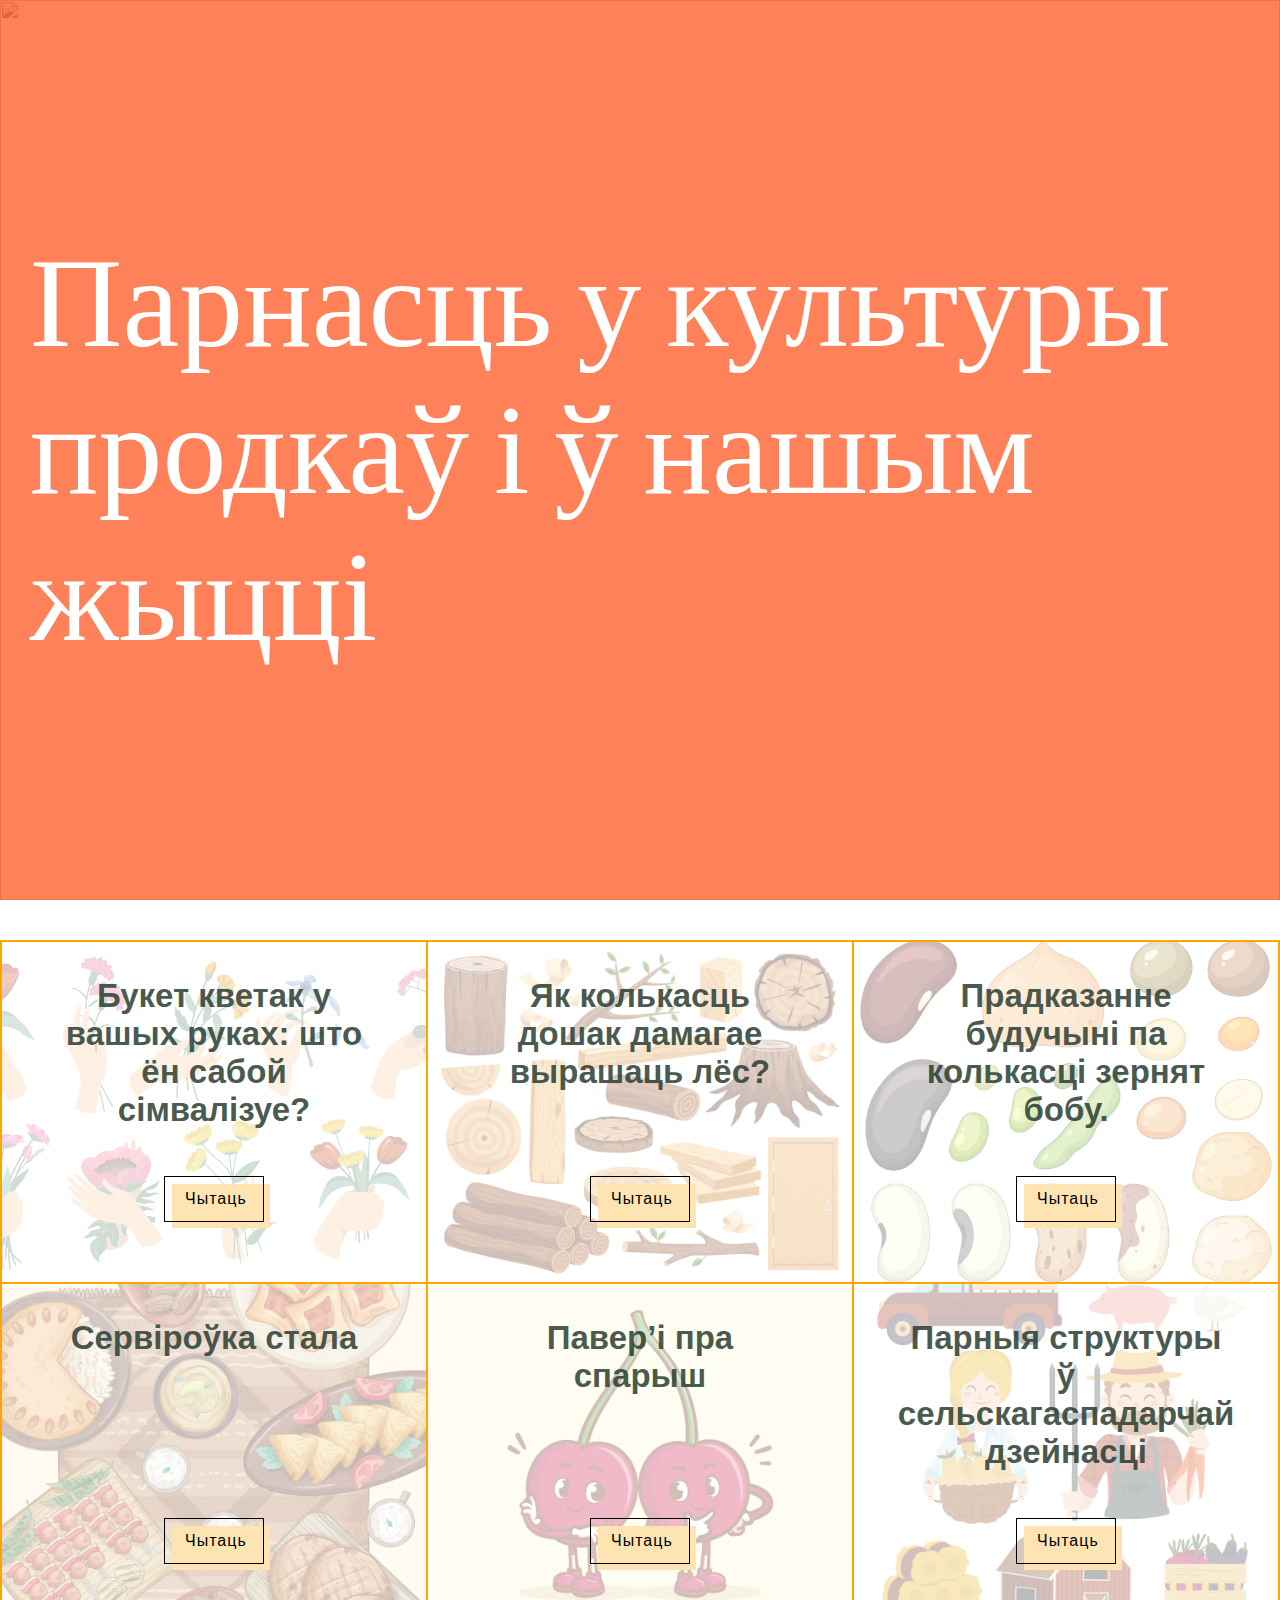
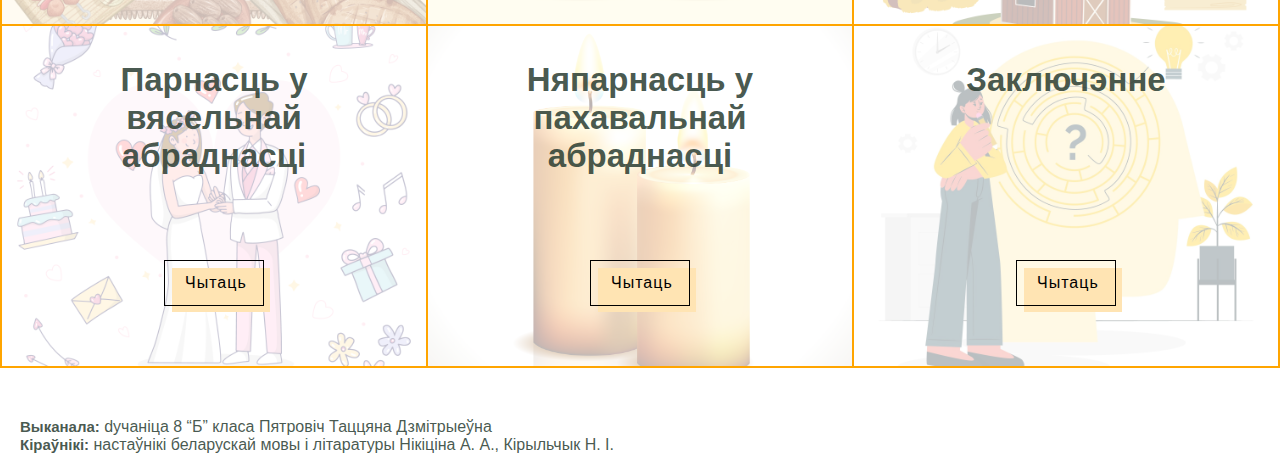
==== commit e43d67bc: "fixed css" ====
--- a/bel/index.html
+++ b/bel/index.html
@@ -303,7 +303,7 @@
     </div>
 
     <div class="author">
-        <strong>Выканала:</strong>Вучаніца 8 “Б” класа - Пятровіч Таццяна Дзмітрыеўна<br>
+        <strong>Выканала:</strong> dучаніца 8 “Б” класа Пятровіч Таццяна Дзмітрыеўна<br>
     </div>
     <div class="teacher">
         <strong>Кіраўнікі:</strong> настаўнікі беларускай мовы і літаратуры Нікіціна А. А., Кірыльчык Н. І.<br>
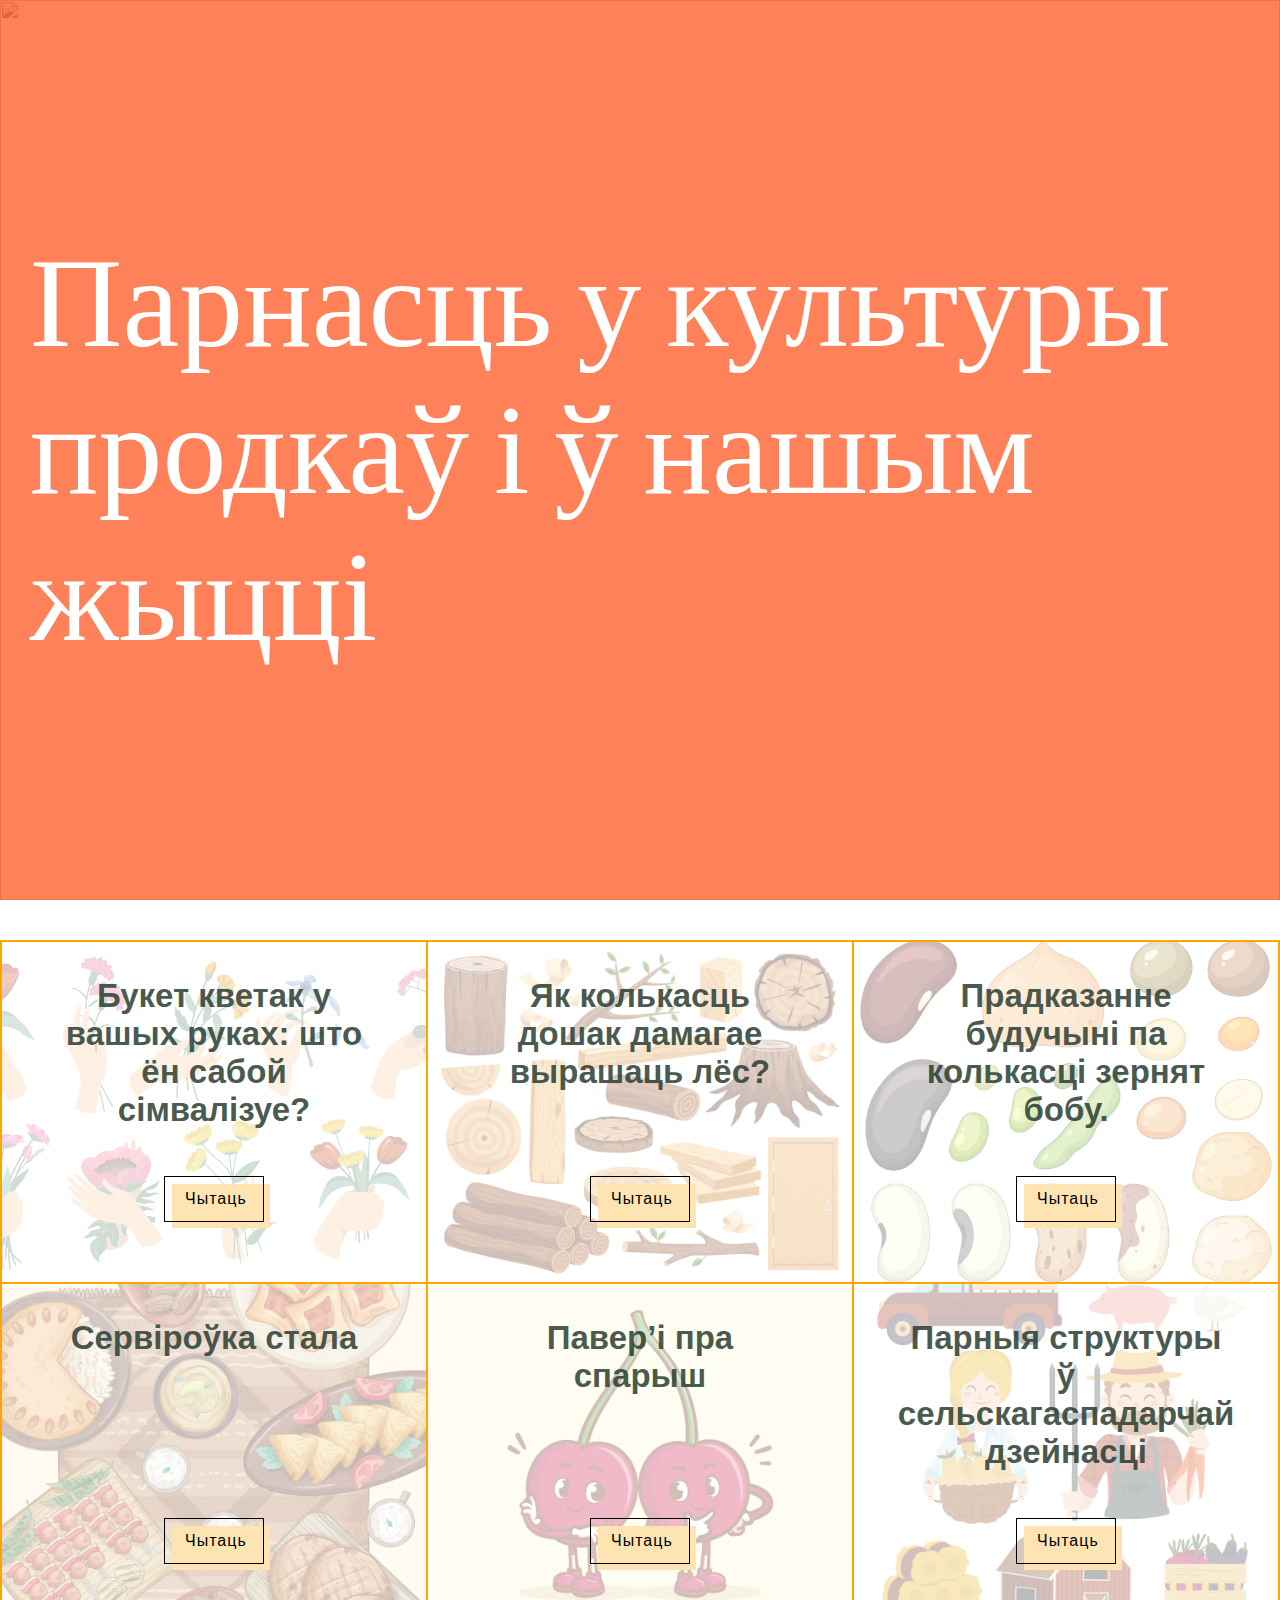
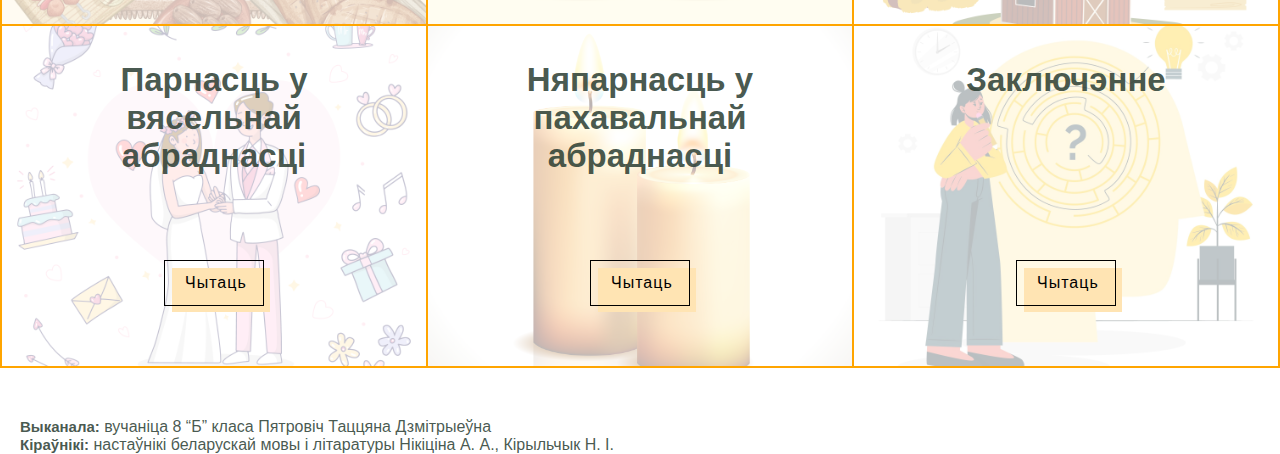
==== commit b1983a09: "fixed content" ====
--- a/bel/index.html
+++ b/bel/index.html
@@ -303,7 +303,7 @@
     </div>
 
     <div class="author">
-        <strong>Выканала:</strong> dучаніца 8 “Б” класа Пятровіч Таццяна Дзмітрыеўна<br>
+        <strong>Выканала:</strong> вучаніца 8 “Б” класа Пятровіч Таццяна Дзмітрыеўна<br>
     </div>
     <div class="teacher">
         <strong>Кіраўнікі:</strong> настаўнікі беларускай мовы і літаратуры Нікіціна А. А., Кірыльчык Н. І.<br>
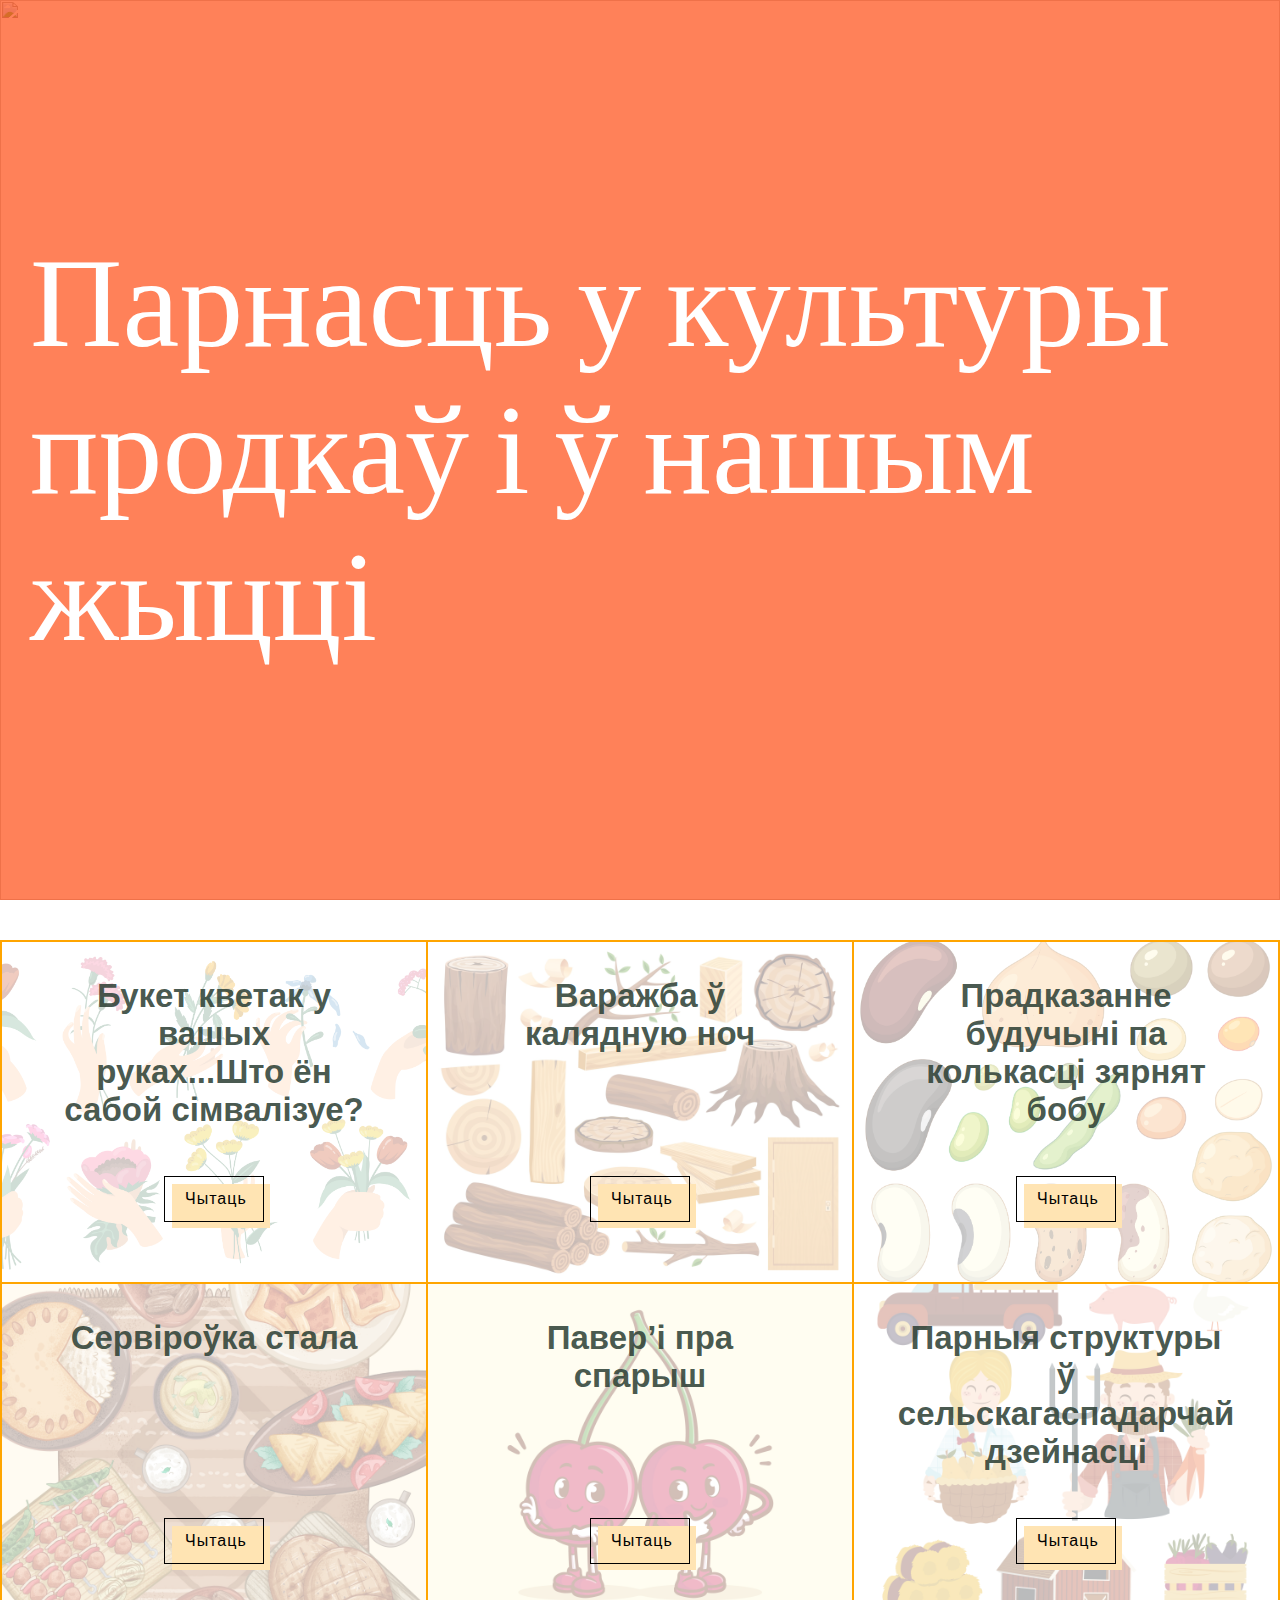
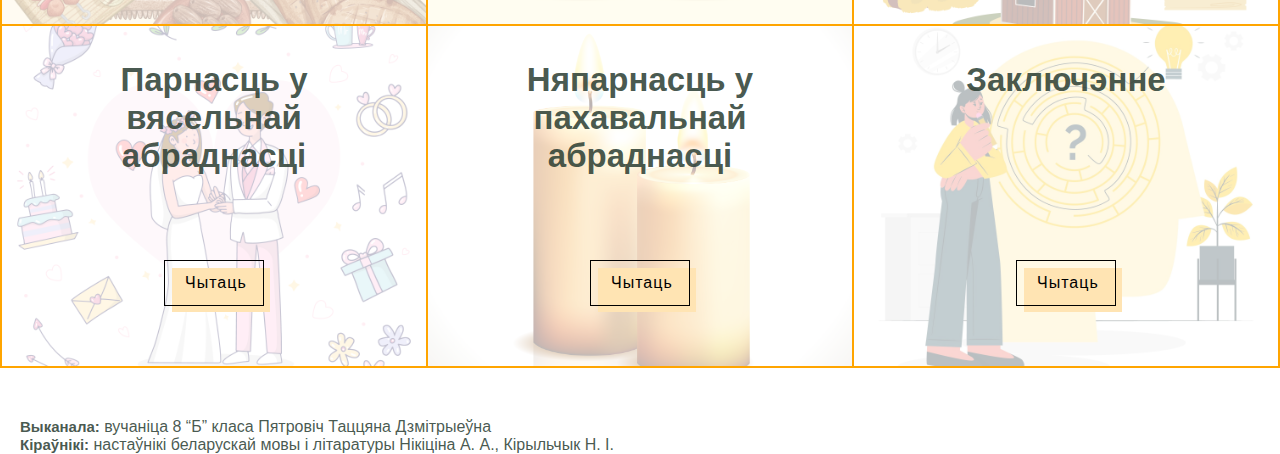
==== commit 6bc6250f: "changed content" ====
--- a/bel/index.html
+++ b/bel/index.html
@@ -21,7 +21,7 @@
     <div class="wrapper">
         <div class="box">
             <img src="images/flowers.jpg" />
-            <h2>Букет кветак у вашых руках: што ён сабой сімвалізуе?</h2>
+            <h2>Букет кветак у вашых руках...Што ён сабой сімвалізуе?</h2>
             <button class ="myBtn">Чытаць</button>
             <div class="modal">
                 <div class="modal-content">
@@ -46,7 +46,7 @@
         </div>
         <div class="box">
             <img src="images/drova.jpg"/>
-            <h2>Як колькасць дошак дамагае вырашаць лёс?</h2>
+            <h2>Варажба ў калядную ноч</h2>
             <button class ="myBtn">Чытаць</button>
             <div class="modal">
                 <div class="modal-content">
@@ -64,7 +64,7 @@
         </div>
         <div class="box">
             <img src="images/bobs.jpg"/>
-            <h2>Прадказанне будучыні па колькасці зернят бобу.</h2>
+            <h2>Прадказанне будучыні па колькасці зярнят бобу</h2>
             <button class ="myBtn">Чытаць</button>
             <div class="modal">
                 <div class="modal-content">
